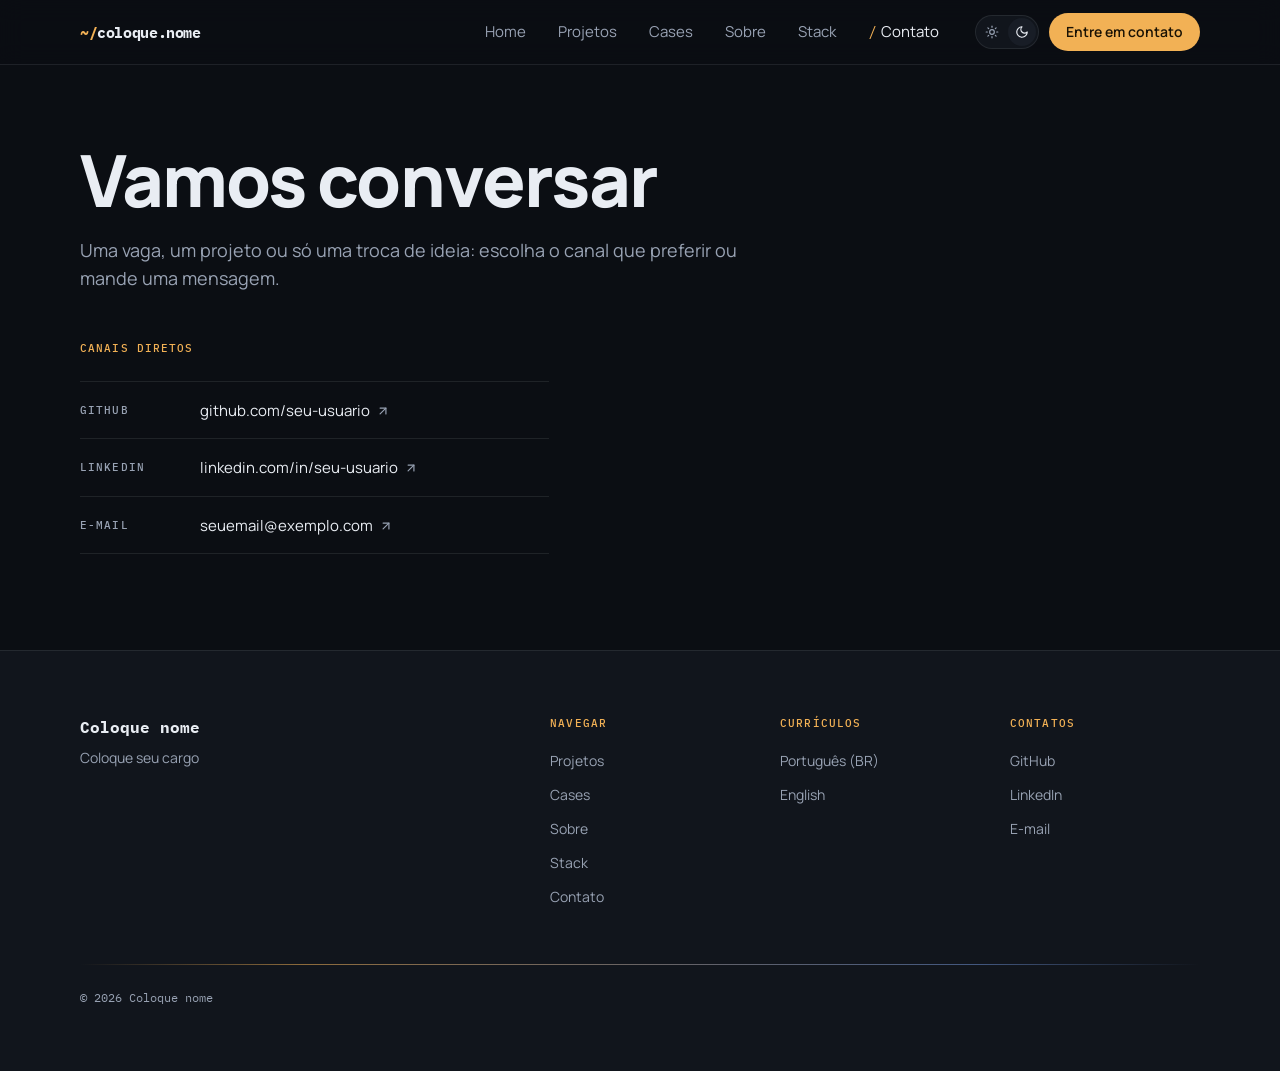
==== contato.html @ 8429cfba "feat: adiciona página de contato com canais diretos Co-authored-by: Vinicius Amaral <vinicius.mbrito" ====
<!DOCTYPE html>
<html lang="pt-BR">
<head>
  <meta charset="UTF-8">
  <meta name="viewport" content="width=device-width, initial-scale=1">
  <title>Contato · Coloque nome</title>
  <meta name="description" content="Uma vaga, um projeto ou só uma troca de ideia: escolha o canal que preferir ou mande uma mensagem.">
  <meta property="og:title" content="Contato · Coloque nome">
  <meta property="og:description" content="Uma vaga, um projeto ou só uma troca de ideia: escolha o canal que preferir ou mande uma mensagem.">
  <meta property="og:type" content="website">
  <meta property="og:locale" content="pt_BR">
  <link rel="icon" href="assets/favicon.svg" type="image/svg+xml">

  <link rel="preconnect" href="https://fonts.googleapis.com">
  <link rel="preconnect" href="https://fonts.gstatic.com" crossorigin>
  <link rel="stylesheet" href="https://fonts.googleapis.com/css2?family=IBM+Plex+Mono:wght@400;500;600;700&family=Manrope:wght@400..800&display=swap">

  <link rel="stylesheet" href="css/tokens.css">
  <link rel="stylesheet" href="css/base.css">
  <link rel="stylesheet" href="css/componentes.css">
  <link rel="stylesheet" href="css/layout.css">
  <link rel="stylesheet" href="css/contato.css">

  <!-- Aplica o tema antes de desenhar a página. -->
  <script src="js/tema.js"></script>
</head>
<body>
  <a class="pular" href="#conteudo">Pular para o conteúdo</a>

  <header class="cabecalho">
    <div class="container cabecalho__barra">
      <a class="logo" href="index.html" aria-label="Ir para a página inicial"><span aria-hidden="true">~/</span>coloque.nome</a>

      <div class="cabecalho__lado">
        <nav class="nav" aria-label="Navegação principal">
          <ul>
            <li><a href="index.html">Home</a></li>
            <li><a href="projetos.html">Projetos</a></li>
            <li><a href="cases.html">Cases</a></li>
            <li><a href="sobre.html">Sobre</a></li>
            <li><a href="stack.html">Stack</a></li>
            <li><a href="contato.html" aria-current="page"><span class="nav__marca" aria-hidden="true">/</span>Contato</a></li>
          </ul>
        </nav>

        <div class="cabecalho__acoes">
          <div class="tema" role="group" aria-label="Tema">
            <button class="tema__botao" type="button" data-definir-tema="claro" aria-label="Usar tema claro" title="Usar tema claro">
              <svg class="icone" viewBox="0 0 24 24" aria-hidden="true"><circle cx="12" cy="12" r="4"/><path d="M12 2v2"/><path d="M12 20v2"/><path d="m4.93 4.93 1.41 1.41"/><path d="m17.66 17.66 1.41 1.41"/><path d="M2 12h2"/><path d="M20 12h2"/><path d="m6.34 17.66-1.41 1.41"/><path d="m19.07 4.93-1.41 1.41"/></svg>
            </button>
            <button class="tema__botao" type="button" data-definir-tema="escuro" aria-label="Usar tema escuro" title="Usar tema escuro">
              <svg class="icone" viewBox="0 0 24 24" aria-hidden="true"><path d="M12 3a6 6 0 0 0 9 9 9 9 0 1 1-9-9Z"/></svg>
            </button>
          </div>
          <a class="botao botao--primario cabecalho__cta" href="contato.html">Entre em contato</a>
          <button class="menu-botao" type="button" aria-expanded="false" aria-controls="menu-mobile" aria-label="Abrir menu">
            <svg class="icone icone--abrir" viewBox="0 0 24 24" aria-hidden="true"><path d="M4 6h16"/><path d="M4 12h16"/><path d="M4 18h16"/></svg>
            <svg class="icone icone--fechar" viewBox="0 0 24 24" aria-hidden="true"><path d="M18 6 6 18"/><path d="m6 6 12 12"/></svg>
          </button>
        </div>
      </div>
    </div>

    <nav class="menu-mobile" id="menu-mobile" aria-label="Navegação principal" hidden>
      <ul class="container">
        <li><a class="menu-mobile__link" href="index.html"><span class="nav__marca" aria-hidden="true">/</span>Home</a></li>
        <li><a class="menu-mobile__link" href="projetos.html"><span class="nav__marca" aria-hidden="true">/</span>Projetos</a></li>
        <li><a class="menu-mobile__link" href="cases.html"><span class="nav__marca" aria-hidden="true">/</span>Cases</a></li>
        <li><a class="menu-mobile__link" href="sobre.html"><span class="nav__marca" aria-hidden="true">/</span>Sobre</a></li>
        <li><a class="menu-mobile__link" href="stack.html"><span class="nav__marca" aria-hidden="true">/</span>Stack</a></li>
        <li><a class="menu-mobile__link" href="contato.html" aria-current="page"><span class="nav__marca" aria-hidden="true">/</span>Contato</a></li>
        <li class="menu-mobile__cta"><a class="botao botao--primario" href="contato.html">Entre em contato</a></li>
      </ul>
    </nav>
  </header>

  <main id="conteudo">
    <header class="container pagina__cabecalho">
      <h1 class="pagina__titulo">Vamos conversar</h1>
      <p class="pagina__subtitulo">Uma vaga, um projeto ou só uma troca de ideia: escolha o canal que preferir ou mande uma mensagem.</p>
    </header>

    <div class="container contato">
      <section aria-labelledby="canais">
        <h2 class="rotulo" id="canais">Canais diretos</h2>
        <dl class="canais">
          <div>
            <dt class="rotulo">GitHub</dt>
            <dd>
              <a href="https://github.com/seu-usuario" target="_blank" rel="noopener noreferrer"><span>github.com/seu-usuario</span><svg class="icone" viewBox="0 0 24 24" aria-hidden="true"><path d="M7 7h10v10"/><path d="M7 17 17 7"/></svg><span class="so-leitor"> (abre em nova aba)</span></a>
            </dd>
          </div>
          <div>
            <dt class="rotulo">LinkedIn</dt>
            <dd>
              <a href="https://www.linkedin.com/in/seu-usuario" target="_blank" rel="noopener noreferrer"><span>linkedin.com/in/seu-usuario</span><svg class="icone" viewBox="0 0 24 24" aria-hidden="true"><path d="M7 7h10v10"/><path d="M7 17 17 7"/></svg><span class="so-leitor"> (abre em nova aba)</span></a>
            </dd>
          </div>
          <div>
            <dt class="rotulo">E-mail</dt>
            <dd>
              <a href="mailto:seuemail@exemplo.com"><span>seuemail@exemplo.com</span><svg class="icone" viewBox="0 0 24 24" aria-hidden="true"><path d="M7 7h10v10"/><path d="M7 17 17 7"/></svg></a>
            </dd>
          </div>
        </dl>
      </section>
    </div>
  </main>

  <footer class="rodape">
    <div class="container rodape__conteudo">
      <div class="rodape__grade">
        <div>
          <p class="rodape__nome">Coloque nome</p>
          <p class="rodape__cargo">Coloque seu cargo</p>
        </div>

        <div class="rodape__colunas">
          <div>
            <h2 class="rotulo">Navegar</h2>
            <ul>
              <li><a href="projetos.html">Projetos</a></li>
              <li><a href="cases.html">Cases</a></li>
              <li><a href="sobre.html">Sobre</a></li>
              <li><a href="stack.html">Stack</a></li>
              <li><a href="contato.html">Contato</a></li>
            </ul>
          </div>

          <div>
            <h2 class="rotulo">Currículos</h2>
            <ul>
              <li><a href="assets/curriculos/curriculo-pt-br.pdf" target="_blank" rel="noopener noreferrer">Português (BR)<span class="so-leitor"> (abre em nova aba)</span></a></li>
              <li><a href="assets/curriculos/resume-en.pdf" target="_blank" rel="noopener noreferrer" lang="en">English<span class="so-leitor" lang="pt-BR"> (abre em nova aba)</span></a></li>
            </ul>
          </div>

          <div>
            <h2 class="rotulo">Contatos</h2>
            <ul>
              <li><a href="https://github.com/seu-usuario" target="_blank" rel="noopener noreferrer">GitHub<span class="so-leitor"> (abre em nova aba)</span></a></li>
              <li><a href="https://www.linkedin.com/in/seu-usuario" target="_blank" rel="noopener noreferrer">LinkedIn<span class="so-leitor"> (abre em nova aba)</span></a></li>
              <li><a href="mailto:seuemail@exemplo.com">E-mail</a></li>
            </ul>
          </div>
        </div>
      </div>

      <div class="divisor"></div>
      <p class="rodape__direitos">© <span id="ano">2026</span> Coloque nome</p>
    </div>
  </footer>

  <script src="js/menu.js" defer></script>
  <script src="js/rodape.js" defer></script>
  <script src="js/revelar.js" defer></script>
</body>
</html>
---- css/tokens.css ----
/*
 * TOKENS DE DESIGN
 * Todas as cores, fontes e medidas do site saem daqui.
 * O tema escuro é o padrão (:root); o claro entra com data-tema="claro" no <html>.
 * Para mudar a identidade, altere --ambar, --verde, --azul, --violeta e os neutros.
 */
:root {
  /* Tipografia */
  --fonte-sans: "Manrope", system-ui, -apple-system, "Segoe UI", Roboto, sans-serif;
  --fonte-mono: "IBM Plex Mono", ui-monospace, "Cascadia Code", Consolas, monospace;

  /* Neutros */
  --fundo: #0b0e13;
  --texto: #e9edf3;
  --superficie: #11151c;
  --superficie-2: #181d26;
  --texto-suave: #98a2b3;
  --linha: rgb(233 237 243 / 0.09);
  --linha-forte: rgb(233 237 243 / 0.18);

  /* Cores de destaque */
  --ambar: #f2b155;
  --verde: #5cc8b8;
  --azul: #7fa8f8;
  --violeta: #b5a0f5;
  --sobre-destaque: #1a1204;
  --erro: #ff8a7a;

  /* As "janelas" de código ficam escuras nos dois temas. */
  --codigo: #0e1218;
  --codigo-texto: #e9edf3;
  --codigo-suave: #8a95a6;
  --codigo-linha: rgb(233 237 243 / 0.1);
  --codigo-ambar: #f2b155;
  --codigo-verde: #5cc8b8;
  --codigo-azul: #7fa8f8;
  --codigo-violeta: #b5a0f5;

  /* Cor de destaque da seção atual (projetos = âmbar, cases = verde). */
  --tom: var(--ambar);

  /* Medidas */
  --raio: 0.75rem;
  --raio-grande: 1.05rem;
  --largura-site: 75rem;
  --altura-cabecalho: 4rem;

  /* Movimento */
  --curva-saida: cubic-bezier(0.22, 1, 0.36, 1);
}

[data-tema="claro"] {
  --fundo: #f5f6f8;
  --texto: #12161d;
  --superficie: #ffffff;
  --superficie-2: #eaedf2;
  --texto-suave: #556070;
  --linha: rgb(18 22 29 / 0.1);
  --linha-forte: rgb(18 22 29 / 0.2);

  --ambar: #a45a00;
  --verde: #0b7468;
  --azul: #2b5bd0;
  --violeta: #6547cc;
  --sobre-destaque: #ffffff;
  --erro: #c0392b;
}

/* Cada área do site pinta os destaques com a própria cor. */
[data-tom="projeto"] {
  --tom: var(--ambar);
}
[data-tom="case"] {
  --tom: var(--verde);
}
---- css/base.css ----
/*
 * BASE
 * Reset, tipografia e utilitários usados em todas as páginas.
 */

/* ----------------------------------- Reset ---------------------------------- */

*,
*::before,
*::after {
  box-sizing: border-box;
}

* {
  margin: 0;
}

html {
  height: 100%;
  font-family: var(--fonte-sans);
  color-scheme: dark;
  scroll-behavior: smooth;
  scroll-padding-top: 6rem;
  -webkit-text-size-adjust: 100%;
}

html[data-tema="claro"] {
  color-scheme: light;
}

body {
  display: flex;
  min-height: 100%;
  flex-direction: column;
  background: var(--fundo);
  color: var(--texto);
  line-height: 1.5;
  -webkit-font-smoothing: antialiased;
}

main {
  flex: 1;
}

img,
svg {
  display: block;
  max-width: 100%;
}

a {
  color: inherit;
  text-decoration: none;
}

ul,
ol {
  padding: 0;
  list-style: none;
}

h1,
h2,
h3,
h4 {
  font-size: inherit;
  font-weight: inherit;
  text-wrap: balance;
}

button,
input,
select,
textarea {
  font: inherit;
  color: inherit;
}

button {
  padding: 0;
  border: 0;
  background: none;
  cursor: pointer;
}

[hidden] {
  display: none !important;
}

::selection {
  background: color-mix(in oklab, var(--ambar) 35%, transparent);
}

:focus-visible {
  outline: 2px solid var(--tom);
  outline-offset: 3px;
}

/* -------------------------------- Utilitários ------------------------------- */

/* Largura máxima do conteúdo, com respiro nas laterais. */
.container {
  width: 100%;
  max-width: var(--largura-site);
  margin-inline: auto;
  padding-inline: 1.25rem;
}

@media (min-width: 40rem) {
  .container {
    padding-inline: 2.5rem;
  }
}

/* Rótulo pequeno em mono, caixa alta: categorias, metadados, índices. */
.rotulo {
  font-family: var(--fonte-mono);
  font-size: 0.6875rem;
  font-weight: 500;
  line-height: 1.5;
  letter-spacing: 0.1em;
  text-transform: uppercase;
}

/* Divisor fino que se apaga nas pontas. */
.divisor {
  height: 1px;
  background: linear-gradient(
    90deg,
    transparent,
    color-mix(in oklab, var(--tom) 55%, transparent) 20%,
    color-mix(in oklab, var(--azul) 45%, transparent) 80%,
    transparent
  );
}

/* Malha de "blueprint" usada nas capas geradas. */
.malha {
  background-image:
    linear-gradient(var(--linha) 1px, transparent 1px),
    linear-gradient(90deg, var(--linha) 1px, transparent 1px);
  background-size: 32px 32px;
}

/* Ícones em linha (SVG), herdam a cor do texto. */
.icone {
  width: 1rem;
  height: 1rem;
  flex-shrink: 0;
  fill: none;
  stroke: currentColor;
  stroke-width: 2;
  stroke-linecap: round;
  stroke-linejoin: round;
}

/* Cursor piscando das janelas de código. */
.cursor {
  display: inline-block;
  width: 0.55em;
  height: 1.1em;
  vertical-align: text-bottom;
  background: var(--codigo-ambar);
  animation: cursor-pisca 1.1s steps(1) infinite;
}

@keyframes cursor-pisca {
  0%,
  49% {
    opacity: 1;
  }
  50%,
  100% {
    opacity: 0;
  }
}

/* Visível só para leitores de tela. */
.so-leitor {
  position: absolute;
  width: 1px;
  height: 1px;
  overflow: hidden;
  clip-path: inset(50%);
  white-space: nowrap;
}

/* Link "Pular para o conteúdo": aparece ao receber foco pelo teclado. */
.pular {
  position: fixed;
  top: 0.75rem;
  left: 0.75rem;
  z-index: 100;
  padding: 0.5rem 1rem;
  border-radius: 999px;
  background: var(--ambar);
  color: var(--sobre-destaque);
  font-size: 0.875rem;
  transform: translateY(-200%);
}

.pular:focus {
  transform: none;
}

/* ----------------------------- Entrada ao rolar ----------------------------- */

/*
 * Elementos com data-revelar entram com fade e um leve deslocamento quando
 * aparecem na tela (js/revelar.js). A classe .js só existe com JavaScript
 * ativo, então sem ele o conteúdo fica visível normalmente.
 */
.js [data-revelar] {
  opacity: 0;
  transform: translateY(16px);
  transition:
    opacity 0.5s var(--curva-saida),
    transform 0.5s var(--curva-saida);
}

.js [data-revelar].visivel {
  opacity: 1;
  transform: none;
}
---- css/componentes.css ----
/*
 * COMPONENTES
 * Peças reaproveitadas entre as páginas.
 */

/* ----------------------------------- Botão ---------------------------------- */

.botao {
  display: inline-flex;
  align-items: center;
  justify-content: center;
  gap: 0.5rem;
  padding: 0.625rem 1.25rem;
  border: 1px solid transparent;
  border-radius: 999px;
  font-size: 0.875rem;
  font-weight: 600;
  line-height: 1.25rem;
  white-space: nowrap;
  cursor: pointer;
  transition:
    background-color 150ms var(--curva-saida),
    color 150ms var(--curva-saida),
    border-color 150ms var(--curva-saida),
    transform 150ms var(--curva-saida);
}

.botao:active {
  transform: translateY(1px);
}

.botao:disabled {
  opacity: 0.6;
  cursor: default;
}

/* Preenchido com a cor de destaque da seção. */
.botao--primario {
  background: var(--tom);
  color: var(--sobre-destaque);
}

.botao--primario:hover {
  background: color-mix(in oklab, var(--tom), var(--texto) 14%);
}

/* Só contorno, para a ação secundária. */
.botao--secundario {
  border-color: color-mix(in oklab, var(--tom) 55%, transparent);
  color: var(--tom);
}

.botao--secundario:hover {
  background: color-mix(in oklab, var(--tom) 12%, transparent);
}

/* ---------------------------------- Janela ---------------------------------- */

/*
 * Moldura de "janela": barra de título com o nome do arquivo e um indicador.
 * Fica escura nos dois temas, como um editor de código.
 */
.janela {
  overflow: hidden;
  border: 1px solid var(--codigo-linha);
  border-radius: var(--raio);
  background: var(--codigo);
  color: var(--codigo-texto);
  box-shadow: 0 24px 60px -30px rgb(0 0 0 / 0.6);
}

.janela__barra {
  display: flex;
  min-height: 2.5rem;
  align-items: center;
  justify-content: space-between;
  gap: 0.75rem;
  padding: 0.5rem 1rem;
  border-bottom: 1px solid var(--codigo-linha);
  font-family: var(--fonte-mono);
  font-size: 0.75rem;
}

.janela__titulo {
  display: flex;
  min-width: 0;
  align-items: center;
  gap: 0.625rem;
  color: var(--codigo-suave);
}

.janela__titulo::before {
  width: 0.5rem;
  height: 0.5rem;
  flex-shrink: 0;
  border-radius: 2px;
  background: var(--codigo-ambar);
  content: "";
}

.janela__titulo span {
  overflow: hidden;
  text-overflow: ellipsis;
  white-space: nowrap;
}

.janela__lateral {
  flex-shrink: 0;
  color: var(--codigo-verde);
}

/* ------------------------------------ Tag ----------------------------------- */

.tags {
  display: flex;
  flex-wrap: wrap;
  gap: 0.375rem;
}

.tag {
  display: inline-flex;
  align-items: center;
  padding: 0.25rem 0.625rem;
  border: 1px solid var(--linha);
  border-radius: 999px;
  background: var(--superficie-2);
  color: var(--texto-suave);
  font-size: 0.75rem;
  line-height: 1;
}

/* Usa a cor de destaque da seção: categorias de projetos e cases. */
.tag--tom {
  border-color: color-mix(in oklab, var(--tom) 40%, transparent);
  background: color-mix(in oklab, var(--tom) 10%, transparent);
  color: var(--tom);
}

/* Em mono, para nomes de tecnologias. */
.tag--mono {
  color: var(--texto);
  font-family: var(--fonte-mono);
  font-size: 0.7rem;
}

/* ----------------------------------- Seção ---------------------------------- */

/*
 * Seção da home: categoria em mono com (opcional) um botão na mesma linha,
 * à direita, levando à página completa; o título vem logo abaixo.
 */
.secao {
  padding-block: 5rem;
}

.secao__cabecalho {
  margin-bottom: 2.5rem;
}

.secao__topo {
  display: flex;
  min-height: 2.5rem;
  flex-wrap: wrap;
  align-items: center;
  justify-content: space-between;
  gap: 0.75rem 1rem;
}

.secao__categoria {
  color: var(--tom);
}

.secao__titulo {
  max-width: 42rem;
  margin-top: 1rem;
  font-size: 1.875rem;
  font-weight: 800;
  line-height: 1.15;
  letter-spacing: -0.025em;
}

.secao__descricao {
  max-width: 42rem;
  margin-top: 0.75rem;
  color: var(--texto-suave);
}

@media (min-width: 40rem) {
  .secao {
    padding-block: 6rem;
  }

  .secao__titulo {
    font-size: 2.25rem;
  }
}

@media (min-width: 64rem) {
  .secao {
    padding-block: 7rem;
  }

  .secao__cabecalho {
    margin-bottom: 3rem;
  }

  .secao__titulo {
    font-size: 3rem;
    line-height: 1.05;
  }

  .secao__descricao {
    font-size: 1.125rem;
    line-height: 1.75rem;
  }
}

/* Cabeçalho das páginas internas: H1 grande à esquerda e uma linha de subtítulo. */
.pagina__cabecalho {
  padding-block: 3.5rem 2.5rem;
}

.pagina__titulo {
  max-width: 56rem;
  font-size: 2.25rem;
  font-weight: 800;
  line-height: 1.1;
  letter-spacing: -0.025em;
}

.pagina__subtitulo {
  max-width: 42rem;
  margin-top: 1.25rem;
  color: var(--texto-suave);
  font-size: 1.125rem;
  line-height: 1.75rem;
}

@media (min-width: 40rem) {
  .pagina__cabecalho {
    padding-top: 5rem;
  }

  .pagina__titulo {
    font-size: 3.75rem;
    line-height: 1;
  }
}

@media (min-width: 64rem) {
  .pagina__cabecalho {
    padding-bottom: 3rem;
  }

  .pagina__titulo {
    font-size: 4.5rem;
  }
}

/* ---------------------------------- Skills ---------------------------------- */

/*
 * Bloco de destaque das skills: hard skills em mono com ">" e soft skills em
 * sans com "-", lado a lado e separadas por uma linha.
 */
.skills {
  padding: 1.5rem;
  border: 1px solid var(--linha);
  border-radius: var(--raio);
  background: var(--superficie);
}

.skills__rotulo {
  margin-bottom: 1.5rem;
  color: var(--texto-suave);
}

.skills__grade {
  display: grid;
  gap: 2rem;
}

.skills__titulo {
  font-size: 1.25rem;
  font-weight: 700;
  line-height: 1.75rem;
}

.skills__lista {
  display: flex;
  flex-direction: column;
  gap: 0.5rem;
  margin-top: 1rem;
  font-size: 0.9375rem;
}

.skills__lista li {
  display: flex;
  gap: 0.625rem;
}

.skills__coluna--hard .skills__titulo {
  color: var(--ambar);
  font-family: var(--fonte-mono);
  font-weight: 600;
}

.skills__coluna--hard .skills__lista {
  font-family: var(--fonte-mono);
  font-size: 0.875rem;
}

.skills__coluna--hard li::before {
  color: var(--ambar);
  content: ">";
}

.skills__coluna--soft .skills__titulo {
  color: var(--verde);
}

.skills__coluna--soft li::before {
  color: var(--verde);
  content: "-";
}

@media (min-width: 40rem) {
  .skills {
    padding: 2rem;
  }

  .skills__grade {
    grid-template-columns: repeat(2, 1fr);
    gap: 0;
  }

  .skills__coluna--hard {
    padding-right: 2rem;
  }

  .skills__coluna--soft {
    padding-left: 2rem;
    border-left: 1px solid var(--linha);
  }
}

/* ----------------------------------- Card ----------------------------------- */

/* Card de projeto ou case. O link do título cobre o card inteiro. */
.card {
  position: relative;
  display: flex;
  height: 100%;
  flex-direction: column;
  overflow: hidden;
  border: 1px solid var(--linha);
  border-radius: var(--raio);
  background: var(--superficie);
  transition:
    border-color 150ms var(--curva-saida),
    transform 150ms var(--curva-saida);
}

.card:hover {
  border-color: color-mix(in oklab, var(--tom) 55%, transparent);
  transform: translateY(-2px);
}

.card__corpo {
  display: flex;
  flex: 1;
  flex-direction: column;
  padding: 1.5rem;
}

.card__topo {
  display: flex;
  align-items: flex-start;
  justify-content: space-between;
  gap: 0.75rem;
}

.card__titulo {
  font-size: 1.125rem;
  font-weight: 700;
  line-height: 1.75rem;
  letter-spacing: -0.025em;
}

.card__titulo a::after {
  position: absolute;
  inset: 0;
  content: "";
}

.card__topo .icone {
  margin-top: 0.25rem;
  color: var(--texto-suave);
  transition: color 150ms;
}

.card:hover .card__topo .icone {
  color: var(--tom);
}

.card__resumo {
  margin-top: 0.5rem;
  color: var(--texto-suave);
  font-size: 0.9375rem;
  line-height: 1.625;
}

.card .tags {
  margin-top: auto;
  padding-top: 1.25rem;
}

/*
 * Capa gerada: a malha, um brilho na cor da seção e o caminho da página em mono.
 * Para usar uma imagem, troque o conteúdo da capa por um <img>.
 */
.capa {
  position: relative;
  display: flex;
  aspect-ratio: 16 / 9;
  align-items: flex-end;
  overflow: hidden;
  padding: 1.25rem;
  background: var(--superficie-2);
}

.capa .malha {
  position: absolute;
  inset: 0;
  opacity: 0.7;
}

.capa::before {
  position: absolute;
  top: -4rem;
  right: -2.5rem;
  width: 14rem;
  height: 14rem;
  border-radius: 50%;
  background: color-mix(in oklab, var(--tom) 30%, transparent);
  filter: blur(64px);
  content: "";
}

.capa img {
  position: absolute;
  inset: 0;
  width: 100%;
  height: 100%;
  object-fit: cover;
}

.capa__caminho {
  position: relative;
  color: var(--texto-suave);
  font-family: var(--fonte-mono);
  font-size: 0.75rem;
}

.capa__caminho span {
  color: var(--tom);
}

/* Card grande da home: a capa ocupa a altura que sobrar. */
.card--destaque .capa {
  aspect-ratio: 16 / 10;
}

.card--destaque .card__titulo {
  font-size: 1.375rem;
}

@media (min-width: 64rem) {
  .card--destaque .capa {
    min-height: 16rem;
    flex: 1;
    aspect-ratio: auto;
  }
}
---- css/layout.css ----
/*
 * LAYOUT
 * Cabeçalho fixo e rodapé, repetidos em todas as páginas.
 */

/* --------------------------------- Cabeçalho -------------------------------- */

.cabecalho {
  position: fixed;
  inset: 0 0 auto;
  z-index: 50;
  border-bottom: 1px solid var(--linha);
  background: color-mix(in srgb, var(--fundo) 85%, transparent);
  -webkit-backdrop-filter: blur(12px);
  backdrop-filter: blur(12px);
}

/* O cabeçalho é fixo: o conteúdo começa logo abaixo dele. */
main {
  padding-top: var(--altura-cabecalho);
}

.cabecalho__barra {
  display: flex;
  height: var(--altura-cabecalho);
  align-items: center;
  justify-content: space-between;
  gap: 1rem;
}

.logo {
  font-family: var(--fonte-mono);
  font-size: 0.95rem;
  font-weight: 700;
  letter-spacing: -0.025em;
}

.logo span {
  color: var(--ambar);
}

.cabecalho__lado {
  display: flex;
  align-items: center;
  gap: 1.5rem;
}

.cabecalho__acoes {
  display: flex;
  align-items: center;
  gap: 0.625rem;
}

/* O botão de contato só cabe a partir de 640px. */
.cabecalho__cta {
  display: none;
  padding: 0.5rem 1rem;
}

@media (min-width: 40rem) {
  .cabecalho__cta {
    display: inline-flex;
  }
}

/* Navegação em linha, a partir de 1024px. */
.nav {
  display: none;
}

.nav ul {
  display: flex;
  align-items: center;
  gap: 0.5rem;
}

.nav a {
  display: block;
  padding: 0.375rem 0.75rem;
  border-radius: 999px;
  color: var(--texto-suave);
  font-size: 0.9375rem;
  transition: color 150ms;
}

.nav a:hover,
.nav a[aria-current="page"] {
  color: var(--texto);
}

/* A barra em mono marca a página atual. */
.nav__marca {
  margin-right: 0.25rem;
  color: var(--ambar);
  font-family: var(--fonte-mono);
}

@media (min-width: 64rem) {
  .nav {
    display: block;
  }
}

/* ------------------------------ Alternar tema ------------------------------- */

/* Controle segmentado sol/lua. O lado ativo é pintado só com CSS. */
.tema {
  display: inline-flex;
  align-items: center;
  gap: 0.125rem;
  padding: 0.125rem;
  border: 1px solid var(--linha);
  border-radius: 999px;
  background: var(--superficie);
}

.tema__botao {
  display: inline-flex;
  width: 1.75rem;
  height: 1.75rem;
  align-items: center;
  justify-content: center;
  border-radius: 999px;
  color: var(--texto-suave);
  transition: color 150ms;
}

.tema__botao:hover {
  color: var(--texto);
}

.tema__botao .icone {
  width: 0.875rem;
  height: 0.875rem;
}

:root:not([data-tema="claro"]) .tema__botao[data-definir-tema="escuro"],
[data-tema="claro"] .tema__botao[data-definir-tema="claro"] {
  background: var(--superficie-2);
  color: var(--texto);
}

/* -------------------------------- Menu mobile ------------------------------- */

.menu-botao {
  display: inline-flex;
  width: 2.25rem;
  height: 2.25rem;
  align-items: center;
  justify-content: center;
  border: 1px solid var(--linha);
  border-radius: 999px;
}

/* O ícone troca entre "menu" e "fechar" conforme o estado do botão. */
.menu-botao .icone--fechar,
.menu-botao[aria-expanded="true"] .icone--abrir {
  display: none;
}

.menu-botao[aria-expanded="true"] .icone--fechar {
  display: block;
}

.menu-mobile {
  border-top: 1px solid var(--linha);
  background: var(--fundo);
}

.menu-mobile ul {
  display: flex;
  flex-direction: column;
  padding-block: 0.75rem;
}

.menu-mobile__link {
  display: flex;
  align-items: center;
  gap: 0.5rem;
  padding-block: 0.75rem;
  color: var(--texto-suave);
}

.menu-mobile__link[aria-current="page"] {
  color: var(--texto);
}

.menu-mobile__link .nav__marca {
  margin-right: 0;
  opacity: 0;
}

.menu-mobile__link[aria-current="page"] .nav__marca {
  opacity: 1;
}

/* No celular o botão de contato sai da barra e vem para o fim do menu. */
.menu-mobile__cta {
  padding: 0.75rem 0 0.5rem;
}

.menu-mobile__cta .botao {
  width: 100%;
}

@media (min-width: 40rem) {
  .menu-mobile__cta {
    display: none;
  }
}

@media (min-width: 64rem) {
  .menu-botao,
  .menu-mobile {
    display: none;
  }
}

/* ---------------------------------- Rodapé ---------------------------------- */

.rodape {
  border-top: 1px solid var(--linha);
  background: var(--superficie);
}

.rodape__conteudo {
  padding-block: 4rem;
}

.rodape__grade {
  display: grid;
  gap: 3rem;
}

.rodape__nome {
  font-family: var(--fonte-mono);
  font-weight: 700;
}

.rodape__cargo {
  max-width: 18rem;
  margin-top: 0.5rem;
  color: var(--texto-suave);
  font-size: 0.875rem;
}

.rodape__colunas {
  display: grid;
  grid-template-columns: repeat(2, 1fr);
  gap: 2.5rem;
}

.rodape__colunas h2 {
  color: var(--ambar);
}

.rodape__colunas ul {
  display: flex;
  flex-direction: column;
  gap: 0.625rem;
  margin-top: 1rem;
}

.rodape__colunas a {
  color: var(--texto-suave);
  font-size: 0.875rem;
  transition: color 150ms;
}

.rodape__colunas a:hover {
  color: var(--texto);
}

.rodape .divisor {
  margin-top: 3.5rem;
}

.rodape__direitos {
  margin-top: 1.5rem;
  color: var(--texto-suave);
  font-family: var(--fonte-mono);
  font-size: 0.75rem;
}

@media (min-width: 40rem) {
  .rodape__colunas {
    grid-template-columns: repeat(3, 1fr);
  }
}

@media (min-width: 64rem) {
  .rodape__grade {
    grid-template-columns: 1.3fr 2fr;
  }
}
---- css/contato.css ----
/*
 * CONTATO
 * Canais diretos à esquerda e formulário à direita.
 */

.contato {
  display: grid;
  gap: 3rem;
  padding-bottom: 6rem;
}

.contato h2 {
  color: var(--ambar);
}

@media (min-width: 64rem) {
  .contato {
    grid-template-columns: minmax(0, 1fr) minmax(0, 1.25fr);
    gap: 4rem;
  }
}

/* ---------------------------------- Canais ---------------------------------- */

.canais {
  margin-top: 1.5rem;
  border-top: 1px solid var(--linha);
}

.canais > div {
  display: grid;
  grid-template-columns: 6.5rem minmax(0, 1fr);
  align-items: center;
  gap: 1rem;
  padding-block: 1rem;
  border-bottom: 1px solid var(--linha);
}

.canais dt {
  color: var(--texto-suave);
}

.canais dd {
  min-width: 0;
}

.canais a {
  display: inline-flex;
  max-width: 100%;
  align-items: center;
  gap: 0.375rem;
  font-size: 0.9375rem;
  transition: color 150ms;
}

.canais a > span:first-child {
  overflow: hidden;
  text-overflow: ellipsis;
  white-space: nowrap;
}

.canais .icone {
  width: 0.875rem;
  height: 0.875rem;
  color: var(--texto-suave);
  transition: color 150ms;
}

.canais a:hover,
.canais a:hover .icone {
  color: var(--ambar);
}
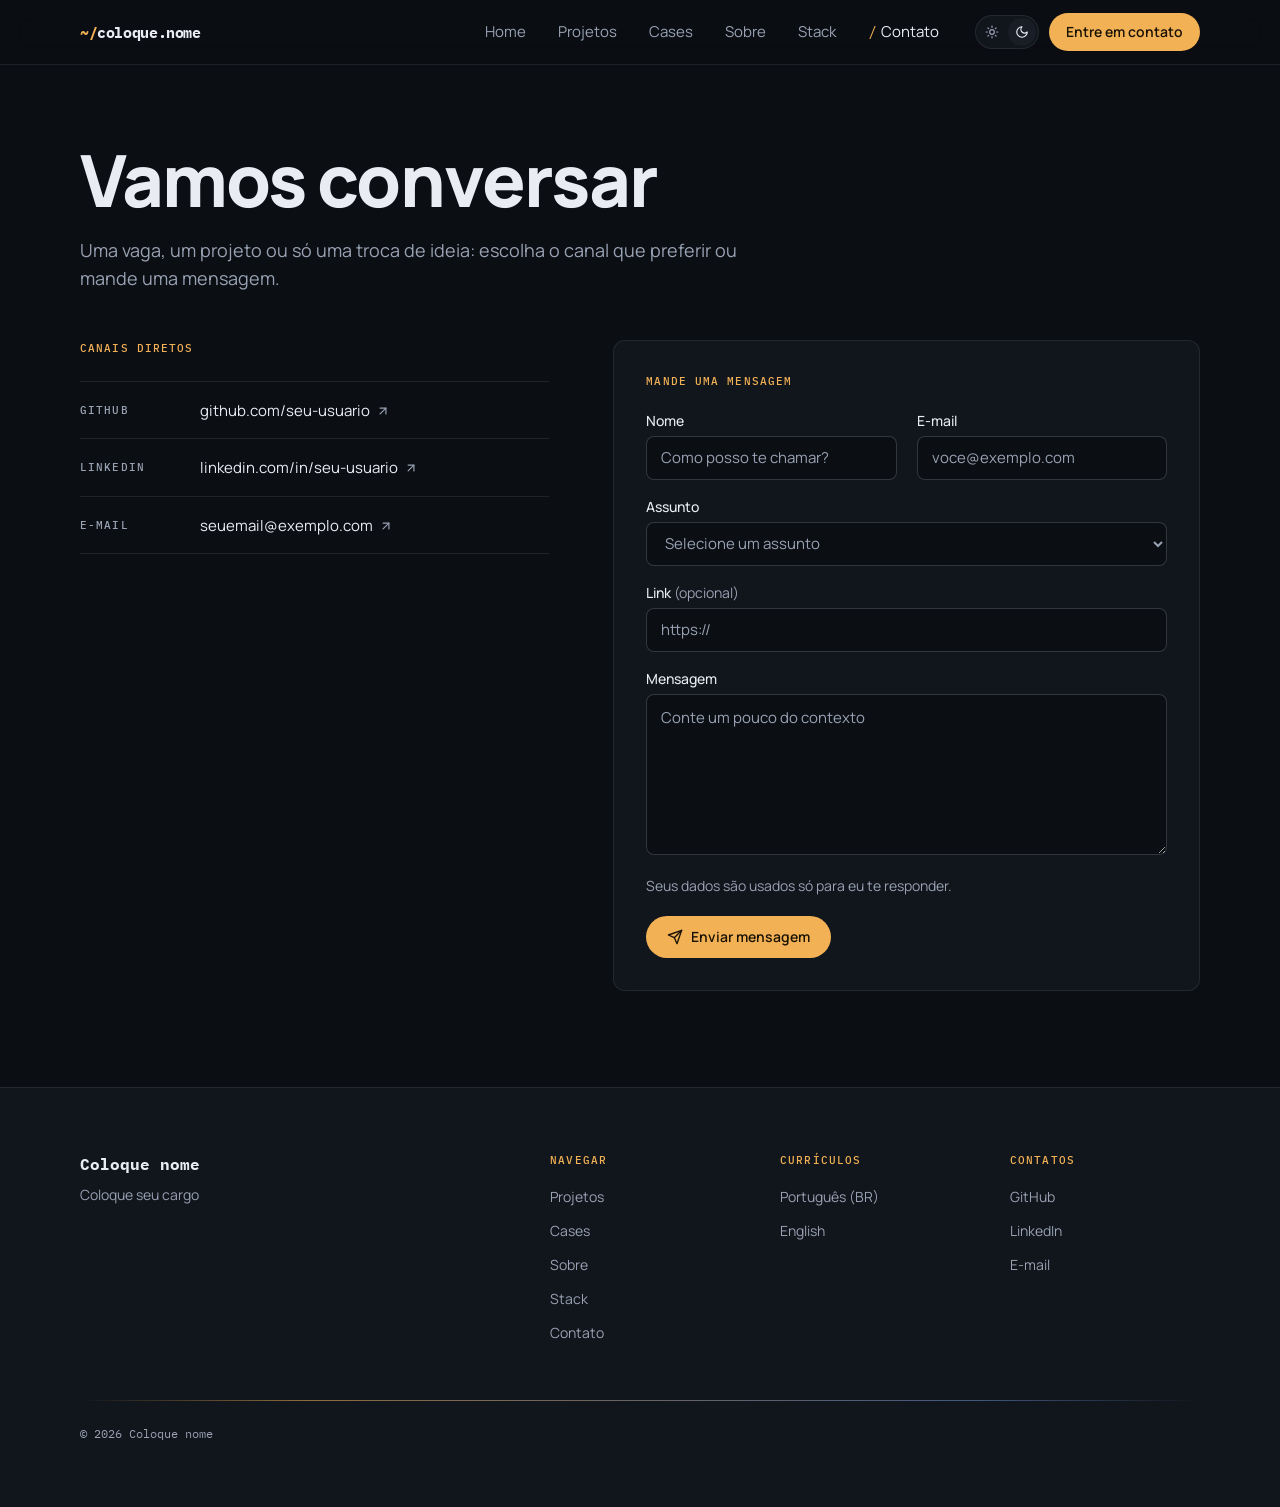
==== commit d83e9286: "feat: adiciona formulário de contato Co-authored-by: Vinicius Amaral <vinicius.mbrito04@gmail.com> C" ====
--- a/contato.html
+++ b/contato.html
@@ -104,6 +104,57 @@
           </div>
         </dl>
       </section>
+
+      <section class="contato__formulario" aria-labelledby="formulario">
+        <h2 class="rotulo" id="formulario">Mande uma mensagem</h2>
+
+        <!-- Sem JavaScript, o envio cai no aplicativo de e-mail pelo próprio action. -->
+        <form class="formulario" action="mailto:seuemail@exemplo.com" method="post" enctype="text/plain" data-destino="seuemail@exemplo.com" novalidate>
+          <div class="formulario__linha">
+            <div class="campo">
+              <label for="nome">Nome</label>
+              <input id="nome" name="nome" type="text" autocomplete="name" placeholder="Como posso te chamar?" required>
+            </div>
+            <div class="campo">
+              <label for="email">E-mail</label>
+              <input id="email" name="email" type="email" autocomplete="email" placeholder="voce@exemplo.com" required>
+            </div>
+          </div>
+
+          <div class="campo">
+            <label for="assunto">Assunto</label>
+            <select id="assunto" name="assunto" required>
+              <option value="" selected disabled>Selecione um assunto</option>
+              <option value="vaga">Oportunidade de trabalho</option>
+              <option value="projeto">Projeto ou freelance</option>
+              <option value="duvida">Dúvida sobre um projeto ou case</option>
+              <option value="outro">Outro assunto</option>
+            </select>
+          </div>
+
+          <div class="campo">
+            <label for="link">Link <span>(opcional)</span></label>
+            <input id="link" name="link" type="url" inputmode="url" placeholder="https://">
+          </div>
+
+          <div class="campo">
+            <label for="mensagem">Mensagem</label>
+            <textarea id="mensagem" name="mensagem" rows="6" placeholder="Conte um pouco do contexto" required></textarea>
+          </div>
+
+          <!-- Honeypot: pessoas não veem este campo, só robôs o preenchem. -->
+          <div class="formulario__armadilha" aria-hidden="true">
+            <label>Site <input type="text" name="site" tabindex="-1" autocomplete="off"></label>
+          </div>
+
+          <p class="formulario__privacidade">Seus dados são usados só para eu te responder.</p>
+
+          <div class="formulario__rodape">
+            <button class="botao botao--primario" type="submit"><svg class="icone" viewBox="0 0 24 24" aria-hidden="true"><path d="m22 2-7 20-4-9-9-4Z"/><path d="M22 2 11 13"/></svg> Enviar mensagem</button>
+            <p class="formulario__resultado" aria-live="polite"></p>
+          </div>
+        </form>
+      </section>
     </div>
   </main>
 
--- a/css/contato.css
+++ b/css/contato.css
@@ -70,3 +70,149 @@
 .canais a:hover .icone {
   color: var(--ambar);
 }
+
+/* -------------------------------- Formulário -------------------------------- */
+
+.contato__formulario {
+  padding: 1.5rem;
+  border: 1px solid var(--linha);
+  border-radius: var(--raio);
+  background: var(--superficie);
+}
+
+.contato__formulario h2 {
+  margin-bottom: 1.5rem;
+}
+
+.formulario {
+  display: flex;
+  flex-direction: column;
+  gap: 1.25rem;
+}
+
+.formulario__linha {
+  display: grid;
+  gap: 1.25rem;
+}
+
+.campo {
+  display: flex;
+  flex-direction: column;
+  gap: 0.5rem;
+}
+
+.campo label {
+  font-size: 0.875rem;
+  font-weight: 500;
+  line-height: 1;
+}
+
+.campo label span {
+  color: var(--texto-suave);
+  font-weight: 400;
+}
+
+.campo input,
+.campo select,
+.campo textarea {
+  width: 100%;
+  padding-inline: 0.875rem;
+  border: 1px solid var(--linha-forte);
+  border-radius: 0.5rem;
+  background: var(--fundo);
+  font-size: 1rem;
+  transition:
+    border-color 150ms,
+    box-shadow 150ms;
+}
+
+.campo input,
+.campo select {
+  height: 2.75rem;
+}
+
+.campo textarea {
+  min-height: 9rem;
+  padding-block: 0.75rem;
+  resize: vertical;
+}
+
+.campo ::placeholder {
+  color: var(--texto-suave);
+  opacity: 1;
+}
+
+/* Enquanto nenhum assunto foi escolhido, o select mostra o texto como placeholder. */
+.campo select:invalid {
+  color: var(--texto-suave);
+}
+
+.campo select option {
+  color: var(--texto);
+}
+
+.campo :is(input, select, textarea):focus-visible {
+  border-color: var(--ambar);
+  outline: none;
+  box-shadow: 0 0 0 3px color-mix(in oklab, var(--ambar) 30%, transparent);
+}
+
+.campo [aria-invalid="true"] {
+  border-color: var(--erro);
+}
+
+.campo__erro {
+  color: var(--erro);
+  font-size: 0.875rem;
+}
+
+/* Honeypot: fora da tela, fora da ordem de tabulação e do leitor de tela. */
+.formulario__armadilha {
+  position: absolute;
+  left: -9999px;
+  width: 1px;
+  height: 1px;
+  overflow: hidden;
+}
+
+.formulario__privacidade {
+  color: var(--texto-suave);
+  font-size: 0.875rem;
+}
+
+.formulario__rodape {
+  display: flex;
+  flex-wrap: wrap;
+  align-items: center;
+  gap: 1rem;
+}
+
+.formulario__resultado {
+  font-size: 0.875rem;
+}
+
+.formulario__resultado[data-estado="sucesso"] {
+  color: var(--verde);
+}
+
+.formulario__resultado[data-estado="erro"] {
+  color: var(--erro);
+}
+
+@media (min-width: 40rem) {
+  .contato__formulario {
+    padding: 2rem;
+  }
+
+  .formulario__linha {
+    grid-template-columns: repeat(2, 1fr);
+  }
+}
+
+@media (min-width: 48rem) {
+  .campo input,
+  .campo select,
+  .campo textarea {
+    font-size: 0.9375rem;
+  }
+}
